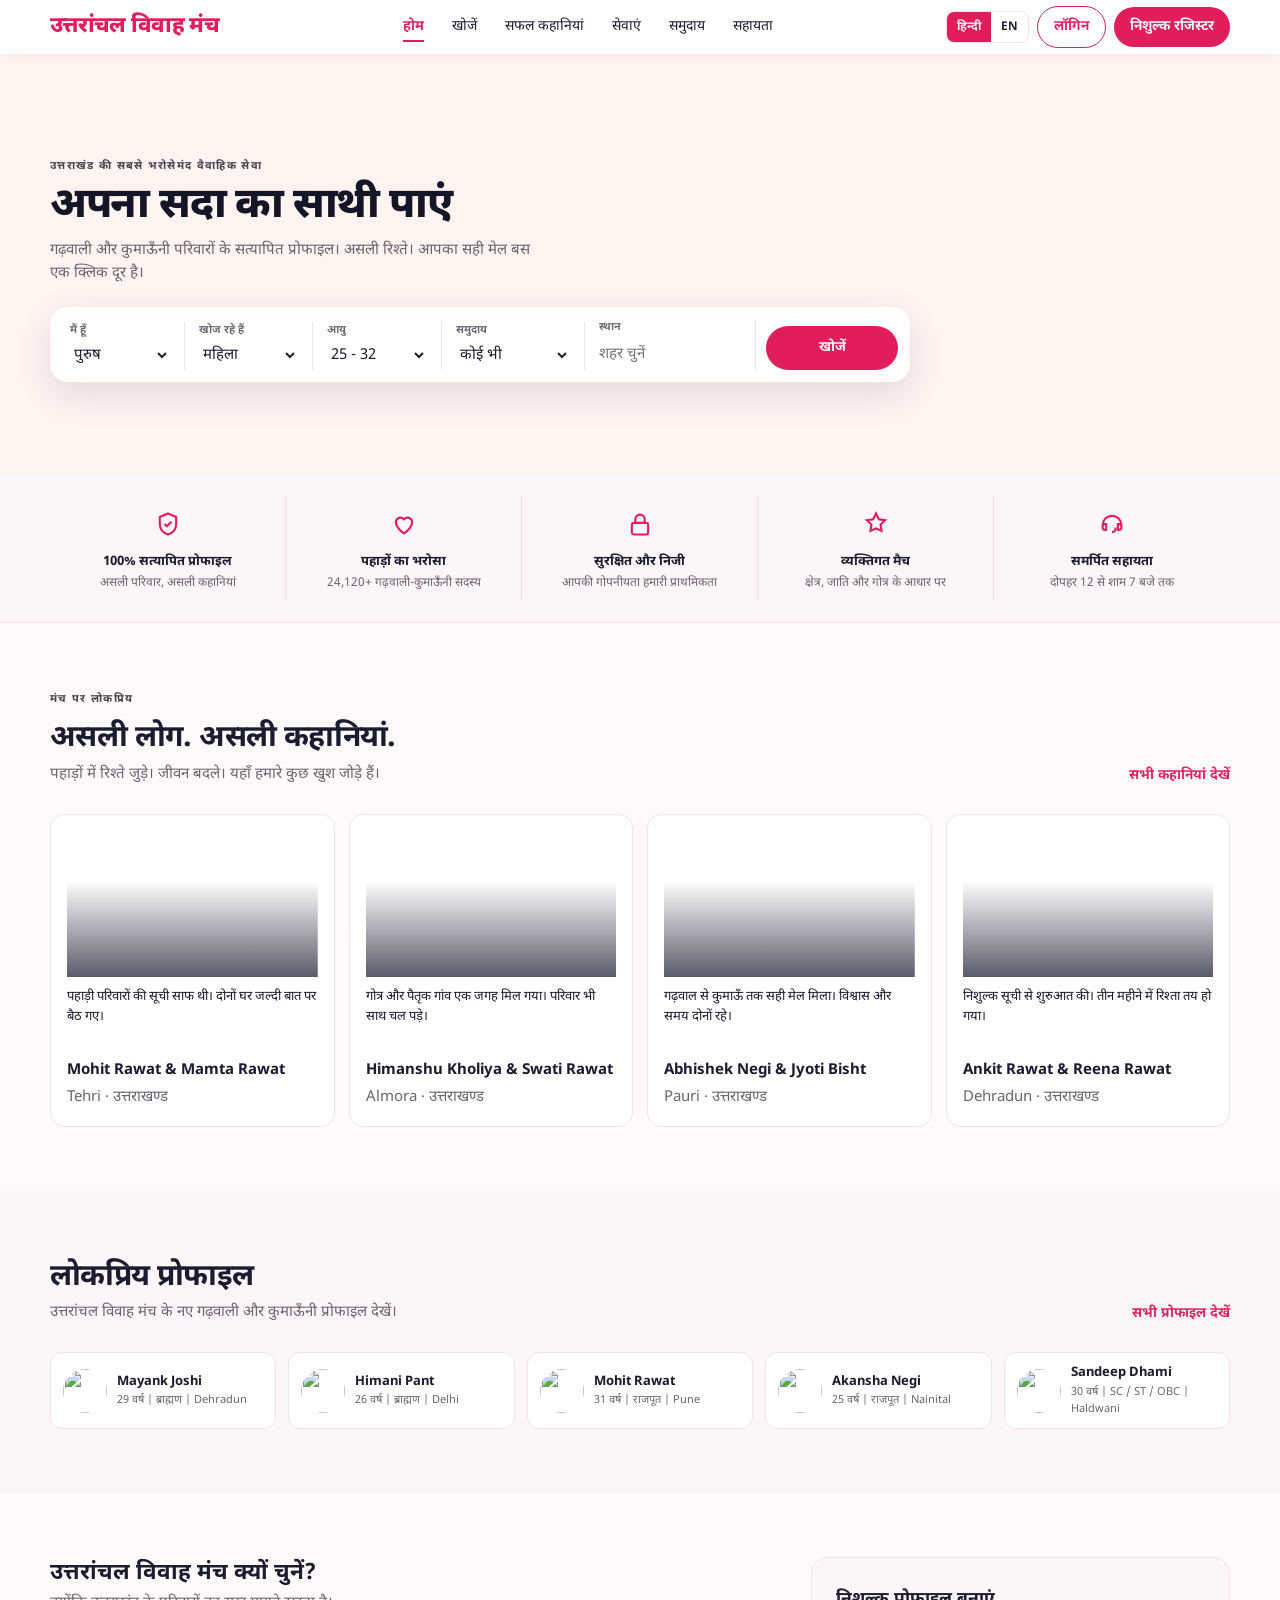
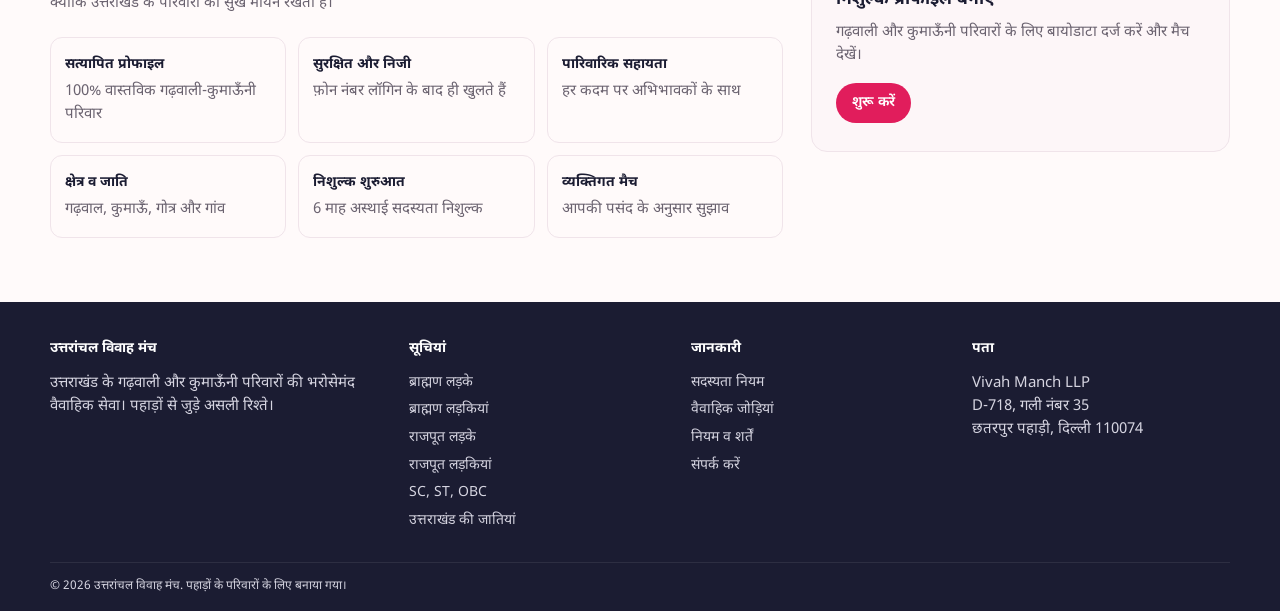
==== index.html @ a49ea06e "feat: add Uttarakhand matrimonial site with Shaadi-style homepage Static Hindi/English site for Garh" ====
<!DOCTYPE html>
<html lang="hi">
<head>
  <meta charset="UTF-8">
  <meta name="viewport" content="width=device-width, initial-scale=1.0">
  <title data-i18n-title="homeTitle">उत्तरांचल विवाह मंच | गढ़वाली कुमाऊँनी रिश्ते</title>
  <link rel="preconnect" href="https://fonts.googleapis.com">
  <link href="https://fonts.googleapis.com/css2?family=Noto+Sans+Devanagari:wght@400;600;700&family=Noto+Sans:wght@400;600;700&family=Tiro+Devanagari+Hindi:ital@0;1&display=swap" rel="stylesheet">
  <link rel="stylesheet" href="css/style.css?v=26">
</head>
<body data-page="home">
  <div id="app-header"></div>

  <section class="hero">
    <img class="hero-couple hero-slide" src="img/hero-bride.webp" alt="">
    <img class="hero-couple hero-slide" src="img/hero-couple.webp" alt="">
    <div class="container hero-inner">
      <div class="hero-copy">
        <div class="kicker" data-i18n="kicker">उत्तराखंड की सबसे भरोसेमंद वैवाहिक सेवा</div>
        <h1 data-i18n="heroTitle">अपना सदा का साथी पाएं</h1>
        <p data-i18n="heroText">गढ़वाली और कुमाऊँनी परिवारों के सत्यापित प्रोफाइल। असली रिश्ते। आपका सही मेल बस एक क्लिक दूर है।</p>
      </div>
      <form class="search-bar-inner" action="browse.html">
        <div>
          <label data-i18n="iam">मैं हूँ</label>
          <select name="iama">
            <option value="male" data-i18n="male">पुरुष</option>
            <option value="female" data-i18n="female">महिला</option>
          </select>
        </div>
        <div>
          <label data-i18n="seeking">खोज रहे हैं</label>
          <select name="gender">
            <option value="bride" data-i18n="female">महिला</option>
            <option value="groom" data-i18n="male">पुरुष</option>
          </select>
        </div>
        <div>
          <label data-i18n="age">आयु</label>
          <select name="age">
            <option value="21-28">21 - 28</option>
            <option value="25-32" selected>25 - 32</option>
            <option value="28-35">28 - 35</option>
            <option value="32-40">32 - 40</option>
          </select>
        </div>
        <div>
          <label data-i18n="community">समुदाय</label>
          <select name="community">
            <option value="" data-i18n="any">कोई भी</option>
            <option value="brahmin" data-i18n="brahmin">ब्राह्मण</option>
            <option value="rajput" data-i18n="rajput">राजपूत</option>
            <option value="other" data-i18n="other">SC / ST / OBC</option>
          </select>
        </div>
        <div>
          <label data-i18n="location">स्थान</label>
          <input name="city" data-i18n-placeholder="selectCity" placeholder="शहर चुनें">
        </div>
        <button class="btn btn-primary" data-i18n="search">खोजें</button>
      </form>
    </div>
  </section>

  <div class="trust-wrap">
    <div class="container trust-grid">
      <div class="trust-item">
        <div class="trust-ico">
          <svg viewBox="0 0 24 24" fill="none" stroke="currentColor" stroke-width="1.8"><path d="M12 3l7 3v6c0 5-3.2 7.8-7 9-3.8-1.2-7-4-7-9V6l7-3z"/><path d="M9 12l2 2 4-4"/></svg>
        </div>
        <b data-i18n="trustV">100% सत्यापित प्रोफाइल</b>
        <span data-i18n="trustVs">असली परिवार, असली कहानियां</span>
      </div>
      <div class="trust-item">
        <div class="trust-ico">
          <svg viewBox="0 0 24 24" fill="none" stroke="currentColor" stroke-width="1.8"><path d="M12 20s-7-4.4-7-10a4 4 0 0 1 7-2 4 4 0 0 1 7 2c0 5.6-7 10-7 10z"/></svg>
        </div>
        <b data-i18n="trustT">पहाड़ों का भरोसा</b>
        <span data-i18n="trustTs">24,120+ गढ़वाली-कुमाऊँनी सदस्य</span>
      </div>
      <div class="trust-item">
        <div class="trust-ico">
          <svg viewBox="0 0 24 24" fill="none" stroke="currentColor" stroke-width="1.8"><rect x="5" y="11" width="14" height="10" rx="2"/><path d="M8 11V8a4 4 0 0 1 8 0v3"/></svg>
        </div>
        <b data-i18n="trustS">सुरक्षित और निजी</b>
        <span data-i18n="trustSs">आपकी गोपनीयता हमारी प्राथमिकता</span>
      </div>
      <div class="trust-item">
        <div class="trust-ico">
          <svg viewBox="0 0 24 24" fill="none" stroke="currentColor" stroke-width="1.8"><path d="M12 3l2.4 4.9 5.4.8-3.9 3.8.9 5.4L12 15.8 7.2 17.9l.9-5.4L4.2 8.7l5.4-.8L12 3z"/></svg>
        </div>
        <b data-i18n="trustM">व्यक्तिगत मैच</b>
        <span data-i18n="trustMs">क्षेत्र, जाति और गोत्र के आधार पर</span>
      </div>
      <div class="trust-item">
        <div class="trust-ico">
          <svg viewBox="0 0 24 24" fill="none" stroke="currentColor" stroke-width="1.8"><path d="M4 14v-1a8 8 0 0 1 16 0v1"/><path d="M4 15a2 2 0 0 0 2 2h1v-5H6a2 2 0 0 0-2 2v1zM20 15a2 2 0 0 1-2 2h-1v-5h1a2 2 0 0 1 2 2v1z"/><path d="M12 19a3 3 0 0 0 3-3v-1"/></svg>
        </div>
        <b data-i18n="trustH">समर्पित सहायता</b>
        <span data-i18n="trustHs">दोपहर 12 से शाम 7 बजे तक</span>
      </div>
    </div>
  </div>

  <section class="section">
    <div class="container">
      <div class="section-head">
        <div>
          <p class="kicker" data-i18n="popularOn">मंच पर लोकप्रिय</p>
          <h2 data-i18n="realPeople">असली लोग. असली कहानियां.</h2>
          <p class="muted" data-i18n="realPeopleSub">पहाड़ों में रिश्ते जुड़े। जीवन बदले। यहाँ हमारे कुछ खुश जोड़े हैं।</p>
        </div>
        <a class="link-more" href="stories.html" data-i18n="viewAllStories">सभी कहानियां देखें</a>
      </div>
      <div class="story-grid" id="homeStories"></div>
    </div>
  </section>

  <section class="section alt">
    <div class="container">
      <div class="section-head">
        <div>
          <h2 data-i18n="popProfiles">लोकप्रिय प्रोफाइल</h2>
          <p class="muted" data-i18n="popProfilesSub">उत्तरांचल विवाह मंच के नए गढ़वाली और कुमाऊँनी प्रोफाइल देखें।</p>
        </div>
        <a class="link-more" href="browse.html" data-i18n="viewAllProfiles">सभी प्रोफाइल देखें</a>
      </div>
      <div class="pop-row" id="homePopular"></div>
    </div>
  </section>

  <section class="section">
    <div class="container why-split">
      <div>
        <h2 data-i18n="whyTitle">उत्तरांचल विवाह मंच क्यों चुनें?</h2>
        <p class="muted" data-i18n="whySub">क्योंकि उत्तराखंड के परिवारों का सुख मायने रखता है।</p>
        <div class="why-grid">
          <article class="why-card">
            <h3 data-i18n="why1">सत्यापित प्रोफाइल</h3>
            <p class="muted" data-i18n="why1s">100% वास्तविक गढ़वाली-कुमाऊँनी परिवार</p>
          </article>
          <article class="why-card">
            <h3 data-i18n="why2">सुरक्षित और निजी</h3>
            <p class="muted" data-i18n="why2s">फ़ोन नंबर लॉगिन के बाद ही खुलते हैं</p>
          </article>
          <article class="why-card">
            <h3 data-i18n="why3">पारिवारिक सहायता</h3>
            <p class="muted" data-i18n="why3s">हर कदम पर अभिभावकों के साथ</p>
          </article>
          <article class="why-card">
            <h3 data-i18n="why4">क्षेत्र व जाति</h3>
            <p class="muted" data-i18n="why4s">गढ़वाल, कुमाऊँ, गोत्र और गांव</p>
          </article>
          <article class="why-card">
            <h3 data-i18n="why5">निशुल्क शुरुआत</h3>
            <p class="muted" data-i18n="why5s">6 माह अस्थाई सदस्यता निशुल्क</p>
          </article>
          <article class="why-card">
            <h3 data-i18n="why6">व्यक्तिगत मैच</h3>
            <p class="muted" data-i18n="why6s">आपकी पसंद के अनुसार सुझाव</p>
          </article>
        </div>
      </div>
      <aside class="cta-card">
        <h3 data-i18n="ctaTitle">निशुल्क प्रोफाइल बनाएं</h3>
        <p class="muted" data-i18n="ctaText">गढ़वाली और कुमाऊँनी परिवारों के लिए बायोडाटा दर्ज करें और मैच देखें।</p>
        <a class="btn btn-primary guest-only" href="register.html" data-i18n="getStarted">शुरू करें</a>
        <a class="btn btn-primary user-only" href="my-matches.html" data-i18n="viewMatches">मैच देखें</a>
      </aside>
    </div>
  </section>

  <div id="app-footer"></div>
   <script src="js/i18n.js?v=22"></script>
   <script src="js/profiles.js?v=22"></script>
   <script src="js/app.js?v=22"></script>
  <script>
    function renderHome() {
      document.getElementById("homeStories").innerHTML = STORIES.slice(0, 4).map((s) => storyCard(s)).join("");
      document.getElementById("homePopular").innerHTML = PROFILES.slice(0, 5).map(popularRow).join("");
    }
    window.onLangChange = renderHome;
    renderHome();
  </script>
</body>
</html>
---- css/style.css ----
:root {
  --forest: #1b1c32;
  --forest-deep: #151528;
  --leaf: #e11d5c;
  --mint: #fff0f4;
  --saffron: #e11d5c;
  --gold: #e11d5c;
  --cream: #fdf6f8;
  --ivory: #fffafa;
  --ink: #1b1c32;
  --mute: #6b6370;
  --line: #f0e4ea;
  --white: #ffffff;
  --shadow: 0 10px 28px rgba(225, 29, 92, 0.1);
  --radius: 14px;
  --max: 1180px;
  --cssv: 26;
}

* { box-sizing: border-box; margin: 0; padding: 0; }
html { scroll-behavior: smooth; }
body {
  font-family: "Noto Sans Devanagari", "Noto Sans", system-ui, sans-serif;
  color: var(--ink);
  background: var(--ivory);
  line-height: 1.55;
  font-size: 15px;
}
img { max-width: 100%; display: block; }
a { color: inherit; text-decoration: none; }
button, input, select, textarea { font: inherit; }
.container { width: min(var(--max), calc(100% - 40px)); margin: 0 auto; }

.header {
  position: sticky;
  top: 0;
  z-index: 40;
  background: #fff;
  box-shadow: 0 2px 12px rgba(225, 29, 92, 0.06);
}
.nav {
  display: flex;
  align-items: center;
  justify-content: space-between;
  gap: 16px;
  padding: 6px 0;
  position: relative;
}
.brand {
  display: flex;
  align-items: center;
  gap: 10px;
  min-width: 180px;
}
.logo-mark { display: none; }
.brand strong { display: block; font-size: 22px; color: var(--saffron); line-height: 1.1; font-weight: 800; letter-spacing: -0.03em; }
.brand span { display: none; }
.nav-links {
  display: flex;
  align-items: center;
  gap: 4px;
  list-style: none;
}
.nav-links a {
  padding: 8px 12px;
  border-radius: 0;
  font-size: 14px;
  color: var(--forest);
  position: relative;
}
.nav-links a:hover { color: var(--saffron); }
.nav-links a.active { color: var(--saffron); font-weight: 650; }
.nav-links a.active::after {
  content: "";
  position: absolute;
  left: 12px;
  right: 12px;
  bottom: 2px;
  height: 2px;
  background: var(--saffron);
}
.nav-cta { display: flex; gap: 8px; align-items: center; }

.lang-switch {
  display: inline-flex;
  border: 1px solid var(--line);
  border-radius: 8px;
  overflow: hidden;
  background: white;
  flex-shrink: 0;
}
.lang-btn {
  border: 0;
  background: transparent;
  padding: 6px 10px;
  cursor: pointer;
  color: var(--forest);
  font-size: 12px;
  font-weight: 650;
}
.lang-btn.active {
  background: var(--saffron);
  color: #fff;
}

.user-menu { position: relative; }
.user-menu-btn {
  display: inline-flex;
  align-items: center;
  gap: 8px;
  border: 1px solid var(--line);
  background: white;
  border-radius: 8px;
  padding: 3px 10px 3px 3px;
  cursor: pointer;
  color: var(--forest);
  font-weight: 650;
  font-size: 13px;
}
.user-menu-btn img {
  width: 28px;
  height: 28px;
  border-radius: 6px;
  object-fit: cover;
}
.user-menu-btn small { color: var(--mute); font-size: 11px; }
.user-drop {
  display: none;
  position: absolute;
  right: 0;
  top: calc(100% + 6px);
  min-width: 176px;
  background: white;
  border: 1px solid var(--line);
  border-radius: 10px;
  box-shadow: var(--shadow);
  overflow: hidden;
  z-index: 50;
}
.user-menu.open .user-drop { display: block; }
.user-drop a, .user-drop button {
  display: block;
  width: 100%;
  text-align: left;
  padding: 10px 14px;
  border: 0;
  background: white;
  color: var(--forest);
  cursor: pointer;
  font-size: 14px;
}
.user-drop a:hover, .user-drop button:hover { background: var(--mint); }
.user-drop button { border-top: 1px solid var(--line); color: #8a2416; }

.btn {
  display: inline-flex;
  align-items: center;
  justify-content: center;
  gap: 8px;
  border: 0;
  cursor: pointer;
  border-radius: 8px;
  padding: 9px 16px;
  font-weight: 650;
  font-size: 14px;
  transition: 0.15s ease;
}
.btn-primary { background: var(--saffron); color: white; border-radius: 999px; }
.btn-primary:hover { background: #c2184d; }
.btn-dark { background: var(--forest); color: #fff; }
.btn-dark:hover { background: #101024; }
.btn-ghost {
  background: transparent;
  color: var(--saffron);
  border: 1px solid var(--saffron);
  border-radius: 999px;
}
.btn-ghost:hover { background: var(--mint); }
.btn-ghost.light {
  color: #fff;
  border-color: rgba(255,255,255,0.4);
}
.btn-ghost.light:hover { background: rgba(255,255,255,0.12); }
.btn-whatsapp { background: #128c7e; color: white; }
.menu-toggle {
  display: none;
  width: 38px;
  height: 38px;
  border: 1px solid var(--line);
  border-radius: 8px;
  background: white;
}

.hero {
  position: relative;
  background: #fff4f0;
  color: var(--ink);
  padding: 36px 0 0;
  text-align: left;
  overflow: hidden;
  height: 420px;
}
.hero-couple {
  position: absolute;
  right: 0;
  top: 0;
  width: 62%;
  height: 100%;
  object-fit: cover;
  object-position: 62% 16%;
  pointer-events: none;
}
.hero-slide { opacity: 0; }
.hero-slide:nth-child(1) {
  animation: heroFade 10s infinite;
}
.hero-slide:nth-child(2) {
  object-position: 48% 20%;
  animation: heroFade 10s infinite 5s;
}
@keyframes heroFade {
  0% { opacity: 0; }
  8% { opacity: 1; }
  50% { opacity: 1; }
  58% { opacity: 0; }
  100% { opacity: 0; }
}
.hero::after {
  content: "";
  position: absolute;
  inset: 0;
  background: linear-gradient(90deg, #fff4f0 0%, #fff4f0 28%, rgba(255,244,240,0.88) 40%, rgba(255,244,240,0.35) 54%, transparent 68%);
  pointer-events: none;
}
.hero-inner { position: relative; z-index: 2; height: 100%; display: flex; flex-direction: column; justify-content: center; padding-bottom: 28px; }
.hero-copy { max-width: 520px; margin: 0 0 22px; padding: 0; }
.hero-visual { display: none; }
.kicker {
  display: inline-block;
  padding: 0;
  border: 0;
  border-radius: 0;
  font-size: 11px;
  color: #4a4450;
  background: transparent;
  margin-bottom: 8px;
  letter-spacing: 0.12em;
  font-weight: 700;
  text-transform: uppercase;
}
.hero h1 {
  font-size: clamp(28px, 3.6vw, 42px);
  line-height: 1.15;
  font-weight: 800;
  margin-bottom: 8px;
  letter-spacing: -0.03em;
  color: var(--forest-deep);
}
.hero p { color: var(--mute); margin: 0 0 0; max-width: 480px; font-size: 15px; }
.hero-actions { display: flex; gap: 10px; flex-wrap: wrap; justify-content: flex-start; }
.search-bar-inner {
  display: grid;
  grid-template-columns: 0.9fr 0.9fr 0.9fr 1fr 1.2fr auto;
  gap: 0;
  align-items: end;
  background: #fff;
  color: var(--ink);
  border-radius: 18px;
  padding: 12px 12px 12px 6px;
  box-shadow: 0 12px 36px rgba(27, 28, 50, 0.12);
  text-align: left;
  max-width: 860px;
  position: relative;
  z-index: 3;
}
.search-bar-inner > div {
  padding: 0 14px;
  border-right: 1px solid var(--line);
  min-width: 0;
}
.search-bar-inner label { display: block; font-size: 11px; color: var(--mute); margin-bottom: 2px; font-weight: 650; }
.search-bar-inner select, .search-bar-inner input {
  width: 100%;
  border: 0;
  border-radius: 0;
  padding: 4px 0;
  background: transparent;
  color: var(--ink);
  outline: none;
}
.search-bar-inner .btn {
  width: auto;
  min-width: 132px;
  height: 44px;
  margin-left: 10px;
  border-radius: 999px;
}
.search-grid {
  display: grid;
  grid-template-columns: 1fr 1fr;
  gap: 10px;
}
.search-grid label { font-size: 12px; color: var(--mute); }
.search-grid select, .search-grid input {
  width: 100%;
  margin-top: 4px;
  border: 1px solid var(--line);
  border-radius: 8px;
  padding: 10px 12px;
  background: white;
  color: var(--ink);
}
.search-grid .full { grid-column: 1 / -1; }

.trust-wrap {
  background: #fdf6f8;
  border-bottom: 1px solid var(--line);
  padding: 22px 0;
}
.trust-grid {
  display: grid;
  grid-template-columns: repeat(5, 1fr);
  gap: 0;
}
.trust-item {
  text-align: center;
  padding: 8px 18px;
  border-right: 1px solid #f0dce4;
}
.trust-item:last-child { border-right: 0; }
.trust-ico {
  width: 40px;
  height: 40px;
  margin: 0 auto 8px;
  display: grid;
  place-items: center;
  color: var(--saffron);
  background: transparent;
}
.trust-ico svg { width: 28px; height: 28px; }
.trust-item b { display: block; font-size: 13px; color: var(--forest); }
.trust-item span { display: block; color: var(--mute); font-size: 12px; margin-top: 2px; }
.stats-wrap {
  background: var(--ivory);
  padding: 28px 0 8px;
}
.stats {
  display: grid;
  grid-template-columns: repeat(4, 1fr);
  gap: 12px;
  margin-top: 0;
  position: relative;
  z-index: 2;
}
.stat {
  background: white;
  border: 1px solid var(--line);
  border-radius: 14px;
  padding: 18px 18px 16px;
  text-align: center;
}
.stat b { display: block; font-size: 24px; color: var(--forest); }
.stat span { color: var(--mute); font-size: 12px; }

.section { padding: 64px 0; }
.section.alt { background: var(--cream); }
.section-head {
  display: flex;
  justify-content: space-between;
  gap: 16px;
  align-items: end;
  margin-bottom: 28px;
}
.section-head h2, .page-title h1, .form-card h2 {
  font-size: clamp(22px, 3vw, 30px);
  color: var(--forest);
  font-weight: 700;
  letter-spacing: -0.02em;
}
.muted { color: var(--mute); }

.cat-grid, .card-grid, .story-grid, .plan-grid, .review-grid {
  display: grid;
  gap: 14px;
}
.cat-grid { grid-template-columns: repeat(5, 1fr); }
.card-grid { grid-template-columns: repeat(4, 1fr); }
.story-grid { grid-template-columns: repeat(4, 1fr); }
.plan-grid { grid-template-columns: repeat(3, 1fr); }
.link-more {
  color: var(--saffron);
  font-weight: 650;
  font-size: 14px;
  white-space: nowrap;
}
.link-more:hover { text-decoration: underline; }
.story-quote {
  font-size: 13px;
  color: var(--ink);
  margin: 10px 0 8px;
  min-height: 64px;
}
.story-card h3 { margin: 0 0 4px; font-size: 15px; color: var(--forest); }
.pop-row {
  display: grid;
  grid-template-columns: repeat(5, 1fr);
  gap: 12px;
}
.pop-card {
  display: flex;
  align-items: center;
  gap: 10px;
  background: white;
  border: 1px solid var(--line);
  border-radius: 12px;
  padding: 10px 12px;
}
.pop-card img {
  width: 44px;
  height: 44px;
  border-radius: 50%;
  object-fit: cover;
}
.pop-card b { display: block; font-size: 13px; color: var(--forest); }
.pop-card span { display: block; font-size: 11px; color: var(--mute); }
.pop-card:hover { box-shadow: var(--shadow); }
.why-split {
  display: grid;
  grid-template-columns: 1.4fr 0.8fr;
  gap: 28px;
  align-items: start;
}
.why-grid {
  display: grid;
  grid-template-columns: 1fr 1fr 1fr;
  gap: 12px;
  margin-top: 22px;
}
.why-card {
  background: var(--ivory);
  border: 1px solid var(--line);
  border-radius: 12px;
  padding: 16px 14px;
}
.why-card h3 { font-size: 14px; color: var(--forest); margin-bottom: 4px; }
.cta-card {
  background: var(--cream);
  border: 1px solid var(--line);
  border-radius: 16px;
  padding: 28px 24px;
  text-align: left;
}
.cta-card h3 { margin-bottom: 8px; color: var(--forest); }
.cta-card .btn { margin-top: 16px; }
.review-grid { grid-template-columns: repeat(3, 1fr); }

.cat-card, .profile-card, .story-card, .plan, .review, .info-card, .form-card {
  background: white;
  border: 1px solid var(--line);
  border-radius: 14px;
  overflow: hidden;
}
a.profile-card {
  display: block;
  color: inherit;
  transition: 0.18s ease;
}
a.profile-card:hover {
  border-color: transparent;
  box-shadow: var(--shadow);
  transform: translateY(-3px);
}
.cat-card {
  padding: 22px 14px;
  text-align: center;
  transition: 0.18s ease;
}
.cat-card:hover {
  border-color: transparent;
  box-shadow: var(--shadow);
  transform: translateY(-3px);
}
.cat-icon {
  width: 44px;
  height: 44px;
  margin: 0 auto 10px;
  border-radius: 10px;
  display: grid;
  place-items: center;
  font-size: 18px;
  background: var(--mint);
  color: var(--forest);
}
.cat-card h3 { font-size: 14px; color: var(--forest); }
.profile-photo {
  height: 180px;
  background:
    linear-gradient(180deg, transparent 42%, rgba(27,28,50,0.78)),
    linear-gradient(135deg, #e11d5c, #f06292);
  display: flex;
  align-items: end;
  padding: 12px;
  color: white;
}
.profile-photo h3 { font-size: 15px; font-weight: 650; }
.avatar-img {
  width: 96px;
  height: 96px;
  border-radius: 12px;
  object-fit: cover;
  border: 2px solid rgba(255,255,255,0.35);
  display: block;
  margin: 0 auto;
}
.user-only { display: none; }
.profile-body, .story-card, .plan, .review, .info-card, .form-card { padding: 14px 16px 16px; }
.card-facts {
  list-style: none;
  margin: 0;
  font-size: 13px;
  color: var(--mute);
}
.card-facts li {
  display: grid;
  grid-template-columns: 72px 1fr;
  gap: 8px;
  padding: 5px 0;
  border-bottom: 1px solid var(--line);
}
.card-facts li:last-child { border-bottom: 0; }
.card-facts b { color: var(--forest); font-weight: 650; }
.badge {
  display: inline-flex;
  align-items: center;
  font-size: 11px;
  padding: 3px 8px;
  border-radius: 6px;
  background: var(--mint);
  color: var(--forest);
  font-weight: 650;
}
.badge.gold { background: #ffe4ec; color: #c2184d; }
.meta { display: flex; flex-wrap: wrap; gap: 8px 14px; color: var(--mute); font-size: 13px; margin: 8px 0 12px; }
.filters {
  display: grid;
  grid-template-columns: repeat(6, 1fr);
  gap: 10px;
  margin-bottom: 22px;
}
.caste-home {
  display: grid;
  grid-template-columns: 1fr 1fr;
  gap: 20px;
}
.caste-region {
  background: white;
  border: 1px solid var(--line);
  border-radius: 14px;
  padding: 18px 20px 16px;
  margin-bottom: 18px;
}
.caste-home .caste-region { margin-bottom: 0; }
.caste-region > h2 {
  font-size: 20px;
  color: var(--forest);
  margin-bottom: 12px;
}
.caste-block { margin-bottom: 14px; }
.caste-block h3 { font-size: 14px; color: var(--forest); margin-bottom: 8px; }
.caste-chips { display: flex; flex-wrap: wrap; gap: 8px; }
.caste-chip {
  display: inline-flex;
  padding: 6px 10px;
  border: 1px solid var(--line);
  border-radius: 999px;
  font-size: 13px;
  color: var(--forest);
  background: var(--ivory);
}
.caste-chip:hover { border-color: var(--leaf); background: var(--mint); }
.filters select, .filters input, .field input, .field select, .field textarea {
  width: 100%;
  border: 1px solid var(--line);
  background: white;
  border-radius: 8px;
  padding: 10px 12px;
}
.page-hero {
  position: relative;
  background:
    linear-gradient(180deg, rgba(225, 29, 92, 0.55) 0%, rgba(27, 28, 50, 0.78) 100%),
    url("https://images.unsplash.com/photo-1506905925346-21bda4d32df4?auto=format&fit=crop&w=1600&q=80") center/cover no-repeat;
  color: white;
  padding: 44px 0 48px;
}
.page-hero h1 { font-size: 28px; font-weight: 700; }
.page-hero p { color: #ffd6e2; margin-top: 6px; }
.breadcrumbs { color: #f8c5d4; font-size: 12px; margin-bottom: 6px; }

.split { display: grid; grid-template-columns: 1.1fr 0.9fr; gap: 24px; }
.notice {
  background: #fff0f4;
  border: 1px solid #f5c6d4;
  color: #9b1b48;
  border-radius: 8px;
  padding: 12px 14px;
  margin-bottom: 16px;
  font-size: 14px;
}
.plan.featured { border-color: var(--saffron); }
.price { font-size: 28px; color: var(--forest); font-weight: 700; margin: 8px 0; }
.plan ul, .info-card ul { padding-left: 18px; color: var(--mute); }
.plan li, .info-card li { margin: 7px 0; }
.form-grid { display: grid; grid-template-columns: 1fr 1fr; gap: 12px; }
.field { display: flex; flex-direction: column; gap: 6px; }
.field.full { grid-column: 1 / -1; }
.field label { font-size: 13px; color: var(--forest); font-weight: 650; }
.toast {
  display: none;
  margin-top: 12px;
  padding: 12px 14px;
  border-radius: 8px;
  background: var(--mint);
  color: var(--forest);
}
.toast.err { background: #fde8e4; color: #8a2416; }
.demo-list { display: grid; gap: 8px; margin-top: 10px; }
.demo-row {
  display: flex;
  justify-content: space-between;
  align-items: center;
  gap: 10px;
  padding: 10px 12px;
  border: 1px solid var(--line);
  border-radius: 8px;
  background: var(--ivory);
  font-size: 13px;
}
.profile-hero {
  display: grid;
  grid-template-columns: 260px 1fr;
  gap: 0;
  background: white;
  border: 1px solid var(--line);
  border-radius: 12px;
  overflow: hidden;
}
.profile-aside { background: linear-gradient(180deg, #e11d5c, #c2184d); color: white; padding: 24px; }
.detail-grid { display: grid; grid-template-columns: 1fr 1fr; gap: 4px 24px; }
.detail-grid div { border-bottom: 1px solid var(--line); padding: 10px 0; }
.detail-grid span { display: block; color: var(--mute); font-size: 12px; }

.footer {
  background: #1b1c32;
  color: #d5d4e0;
  padding: 36px 0 16px;
}
.footer-grid { display: grid; grid-template-columns: 1.3fr 1fr 1fr 1fr; gap: 24px; }
.footer h4 { color: #fff; margin-bottom: 12px; font-size: 14px; }
.footer a { display: block; margin: 6px 0; color: #d5d4e0; font-size: 14px; }
.footer a:hover { color: #fff; }
.copy { border-top: 1px solid rgba(255,255,255,0.08); margin-top: 24px; padding-top: 14px; font-size: 12px; }

@media (max-width: 1100px) {
  .card-grid { grid-template-columns: repeat(3, 1fr); }
  .search-bar-inner { grid-template-columns: 1fr 1fr; gap: 10px 8px; padding: 14px; }
  .search-bar-inner > div { border-right: 0; padding: 0; }
  .search-bar-inner select, .search-bar-inner input {
    border: 1px solid var(--line);
    border-radius: 8px;
    padding: 10px 12px;
    background: white;
  }
  .search-bar-inner .btn { width: 100%; margin-left: 0; grid-column: 1 / -1; }
  .hero-couple { width: 58%; }
}
@media (max-width: 980px) {
  .hero { padding: 22px 0 24px; height: auto; min-height: 0; }
  .hero-couple { width: 100%; opacity: 0.22; object-position: center 12%; }
  .hero::after {
    background: linear-gradient(180deg, #fff4f0 0%, rgba(255,244,240,0.92) 58%, rgba(255,244,240,0.7) 100%);
  }
  .hero-copy { max-width: none; margin-bottom: 16px; }
  .hero-inner { display: block; height: auto; padding-bottom: 8px; }
  .trust-item { border-right: 0; }
  .search-bar-inner { max-width: none; }
  .split, .profile-hero, .footer-grid, .stats, .cat-grid, .card-grid, .story-grid, .plan-grid, .review-grid, .filters, .form-grid, .caste-home, .trust-grid, .pop-row, .why-split, .why-grid {
    grid-template-columns: 1fr 1fr;
  }
  .brand { min-width: 0; }
  .nav-links { display: none; }
  .menu-toggle { display: grid; place-items: center; }
  .nav-cta { gap: 6px; }
  .user-menu-btn span { display: none; }
  .nav.open .nav-links {
    display: flex;
    flex-direction: column;
    position: absolute;
    left: 20px;
    right: 20px;
    top: 62px;
    background: white;
    border: 1px solid var(--line);
    border-radius: 10px;
    padding: 8px;
    z-index: 45;
  }
}
@media (max-width: 640px) {
  .hero-grid, .split, .profile-hero, .footer-grid, .stats, .cat-grid, .card-grid, .story-grid, .plan-grid, .review-grid, .filters, .form-grid, .search-grid, .search-bar-inner, .caste-home, .trust-grid, .pop-row, .why-split, .why-grid {
    grid-template-columns: 1fr;
  }
  .hero { padding: 18px 0 22px; height: auto; }
  .hero-copy { margin-bottom: 16px; }
  .stats-wrap { padding-top: 18px; }
  .hide-sm { display: none; }
}
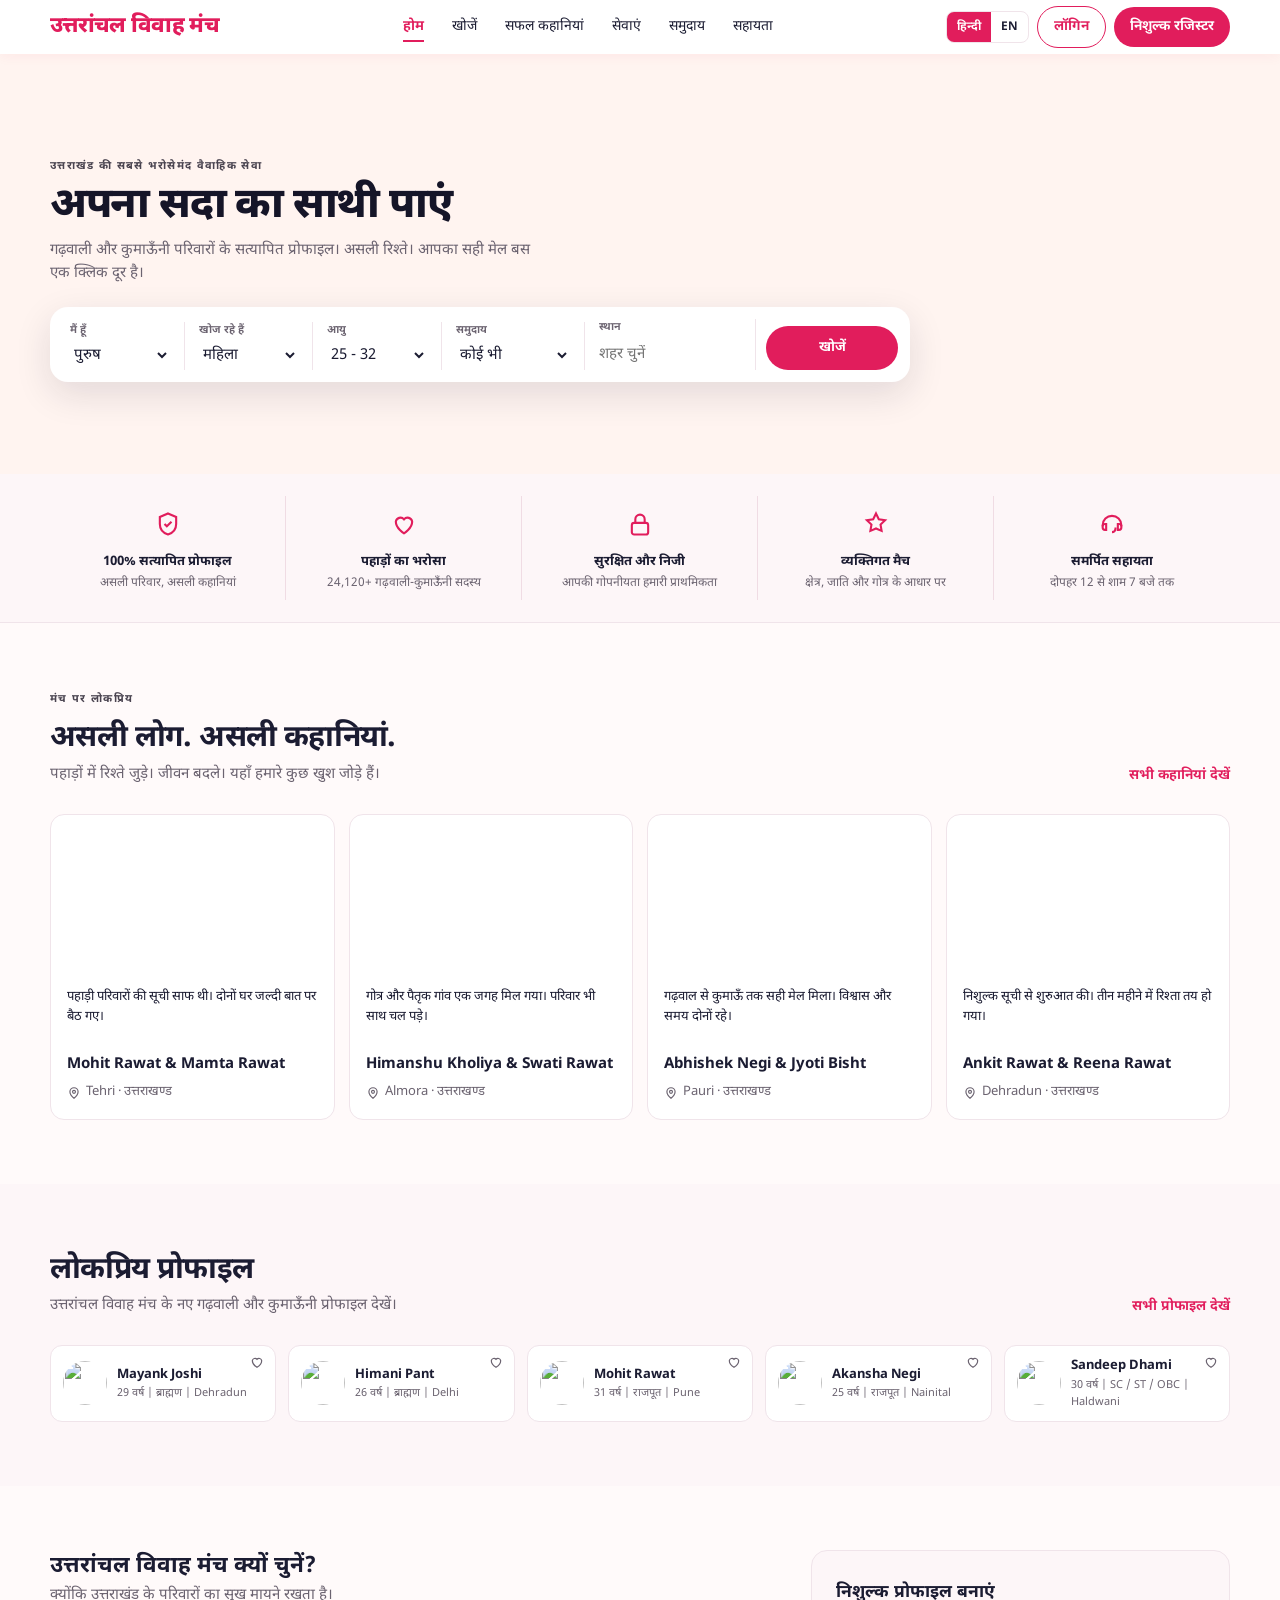
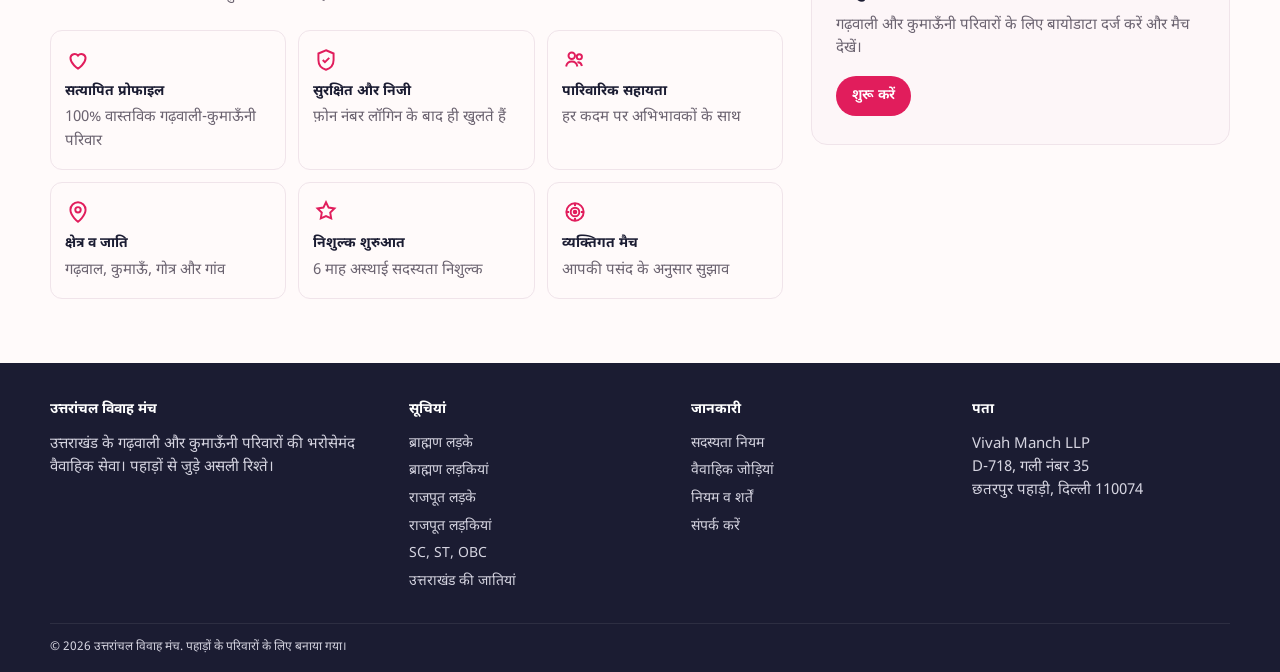
==== commit b35b961e: "feat: lock private biodata and match Shaadi-style icons Hide phone, address and family details until" ====
--- a/index.html
+++ b/index.html
@@ -6,7 +6,7 @@
   <title data-i18n-title="homeTitle">उत्तरांचल विवाह मंच | गढ़वाली कुमाऊँनी रिश्ते</title>
   <link rel="preconnect" href="https://fonts.googleapis.com">
   <link href="https://fonts.googleapis.com/css2?family=Noto+Sans+Devanagari:wght@400;600;700&family=Noto+Sans:wght@400;600;700&family=Tiro+Devanagari+Hindi:ital@0;1&display=swap" rel="stylesheet">
-  <link rel="stylesheet" href="css/style.css?v=26">
+  <link rel="stylesheet" href="css/style.css?v=30">
 </head>
 <body data-page="home">
   <div id="app-header"></div>
@@ -136,26 +136,32 @@
         <p class="muted" data-i18n="whySub">क्योंकि उत्तराखंड के परिवारों का सुख मायने रखता है।</p>
         <div class="why-grid">
           <article class="why-card">
+            <span class="why-ico" aria-hidden="true"><svg viewBox="0 0 24 24" fill="none" stroke="currentColor" stroke-width="1.8"><path d="M12 20s-7-4.4-7-10a4 4 0 0 1 7-2 4 4 0 0 1 7 2c0 5.6-7 10-7 10z"/></svg></span>
             <h3 data-i18n="why1">सत्यापित प्रोफाइल</h3>
             <p class="muted" data-i18n="why1s">100% वास्तविक गढ़वाली-कुमाऊँनी परिवार</p>
           </article>
           <article class="why-card">
+            <span class="why-ico" aria-hidden="true"><svg viewBox="0 0 24 24" fill="none" stroke="currentColor" stroke-width="1.8"><path d="M12 3l7 3v6c0 5-3.2 7.8-7 9-3.8-1.2-7-4-7-9V6l7-3z"/><path d="M9 12l2 2 4-4"/></svg></span>
             <h3 data-i18n="why2">सुरक्षित और निजी</h3>
             <p class="muted" data-i18n="why2s">फ़ोन नंबर लॉगिन के बाद ही खुलते हैं</p>
           </article>
           <article class="why-card">
+            <span class="why-ico" aria-hidden="true"><svg viewBox="0 0 24 24" fill="none" stroke="currentColor" stroke-width="1.8"><circle cx="9" cy="8" r="3"/><circle cx="16" cy="9" r="2.4"/><path d="M3.8 18c.6-3 2.8-4.6 5.2-4.6s4.6 1.6 5.2 4.6"/><path d="M14.2 14.2c1.8-.2 3.6 1 4.2 3.3"/></svg></span>
             <h3 data-i18n="why3">पारिवारिक सहायता</h3>
             <p class="muted" data-i18n="why3s">हर कदम पर अभिभावकों के साथ</p>
           </article>
           <article class="why-card">
+            <span class="why-ico" aria-hidden="true"><svg viewBox="0 0 24 24" fill="none" stroke="currentColor" stroke-width="1.8"><path d="M12 21s-7-5.4-7-11a7 7 0 1 1 14 0c0 5.6-7 11-7 11z"/><circle cx="12" cy="10" r="2.5"/></svg></span>
             <h3 data-i18n="why4">क्षेत्र व जाति</h3>
             <p class="muted" data-i18n="why4s">गढ़वाल, कुमाऊँ, गोत्र और गांव</p>
           </article>
           <article class="why-card">
+            <span class="why-ico" aria-hidden="true"><svg viewBox="0 0 24 24" fill="none" stroke="currentColor" stroke-width="1.8"><path d="M12 3l2.4 4.9 5.4.8-3.9 3.8.9 5.4L12 15.8 7.2 17.9l.9-5.4L4.2 8.7l5.4-.8L12 3z"/></svg></span>
             <h3 data-i18n="why5">निशुल्क शुरुआत</h3>
             <p class="muted" data-i18n="why5s">6 माह अस्थाई सदस्यता निशुल्क</p>
           </article>
           <article class="why-card">
+            <span class="why-ico" aria-hidden="true"><svg viewBox="0 0 24 24" fill="none" stroke="currentColor" stroke-width="1.8"><circle cx="12" cy="12" r="8"/><circle cx="12" cy="12" r="4"/><circle cx="12" cy="12" r="1.2" fill="currentColor"/><path d="M12 4v2.5M12 17.5V20M4 12h2.5M17.5 12H20"/></svg></span>
             <h3 data-i18n="why6">व्यक्तिगत मैच</h3>
             <p class="muted" data-i18n="why6s">आपकी पसंद के अनुसार सुझाव</p>
           </article>
@@ -171,9 +177,9 @@
   </section>
 
   <div id="app-footer"></div>
-   <script src="js/i18n.js?v=22"></script>
-   <script src="js/profiles.js?v=22"></script>
-   <script src="js/app.js?v=22"></script>
+   <script src="js/i18n.js?v=30"></script>
+   <script src="js/profiles.js?v=30"></script>
+   <script src="js/app.js?v=30"></script>
   <script>
     function renderHome() {
       document.getElementById("homeStories").innerHTML = STORIES.slice(0, 4).map((s) => storyCard(s)).join("");
--- a/css/style.css
+++ b/css/style.css
@@ -14,7 +14,7 @@
   --shadow: 0 10px 28px rgba(225, 29, 92, 0.1);
   --radius: 14px;
   --max: 1180px;
-  --cssv: 26;
+  --cssv: 30;
 }
 
 * { box-sizing: border-box; margin: 0; padding: 0; }
@@ -397,10 +397,30 @@
 .story-quote {
   font-size: 13px;
   color: var(--ink);
-  margin: 10px 0 8px;
-  min-height: 64px;
-}
-.story-card h3 { margin: 0 0 4px; font-size: 15px; color: var(--forest); }
+  margin: 12px 4px 10px;
+  min-height: 56px;
+  line-height: 1.5;
+}
+.story-card h3 { margin: 0 4px 6px; font-size: 15px; color: var(--forest); }
+.story-photo {
+  height: 148px;
+  border-radius: 10px;
+  background-size: cover;
+  background-position: center;
+}
+.story-loc {
+  display: flex;
+  align-items: center;
+  gap: 5px;
+  margin: 0 4px;
+  color: var(--mute);
+  font-size: 13px;
+}
+.story-loc svg {
+  width: 14px;
+  height: 14px;
+  flex-shrink: 0;
+}
 .pop-row {
   display: grid;
   grid-template-columns: repeat(5, 1fr);
@@ -414,15 +434,25 @@
   border: 1px solid var(--line);
   border-radius: 12px;
   padding: 10px 12px;
+  position: relative;
 }
 .pop-card img {
   width: 44px;
   height: 44px;
   border-radius: 50%;
   object-fit: cover;
-}
-.pop-card b { display: block; font-size: 13px; color: var(--forest); }
+  flex-shrink: 0;
+}
+.pop-card b { display: block; font-size: 13px; color: var(--forest); padding-right: 18px; }
 .pop-card span { display: block; font-size: 11px; color: var(--mute); }
+.pop-heart {
+  position: absolute;
+  top: 8px;
+  right: 10px;
+  color: var(--saffron);
+  line-height: 0;
+}
+.pop-heart svg { width: 16px; height: 16px; }
 .pop-card:hover { box-shadow: var(--shadow); }
 .why-split {
   display: grid;
@@ -442,6 +472,12 @@
   border-radius: 12px;
   padding: 16px 14px;
 }
+.why-ico {
+  display: flex;
+  color: var(--saffron);
+  margin-bottom: 8px;
+}
+.why-ico svg { width: 26px; height: 26px; }
 .why-card h3 { font-size: 14px; color: var(--forest); margin-bottom: 4px; }
 .cta-card {
   background: var(--cream);
@@ -513,7 +549,8 @@
   margin: 0 auto;
 }
 .user-only { display: none; }
-.profile-body, .story-card, .plan, .review, .info-card, .form-card { padding: 14px 16px 16px; }
+.profile-body, .plan, .review, .info-card, .form-card { padding: 14px 16px 16px; }
+.story-card { padding: 12px 12px 16px; }
 .card-facts {
   list-style: none;
   margin: 0;
@@ -649,6 +686,7 @@
 .detail-grid { display: grid; grid-template-columns: 1fr 1fr; gap: 4px 24px; }
 .detail-grid div { border-bottom: 1px solid var(--line); padding: 10px 0; }
 .detail-grid span { display: block; color: var(--mute); font-size: 12px; }
+.detail-grid .locked b { color: var(--mute); letter-spacing: 0.08em; }
 
 .footer {
   background: #1b1c32;
